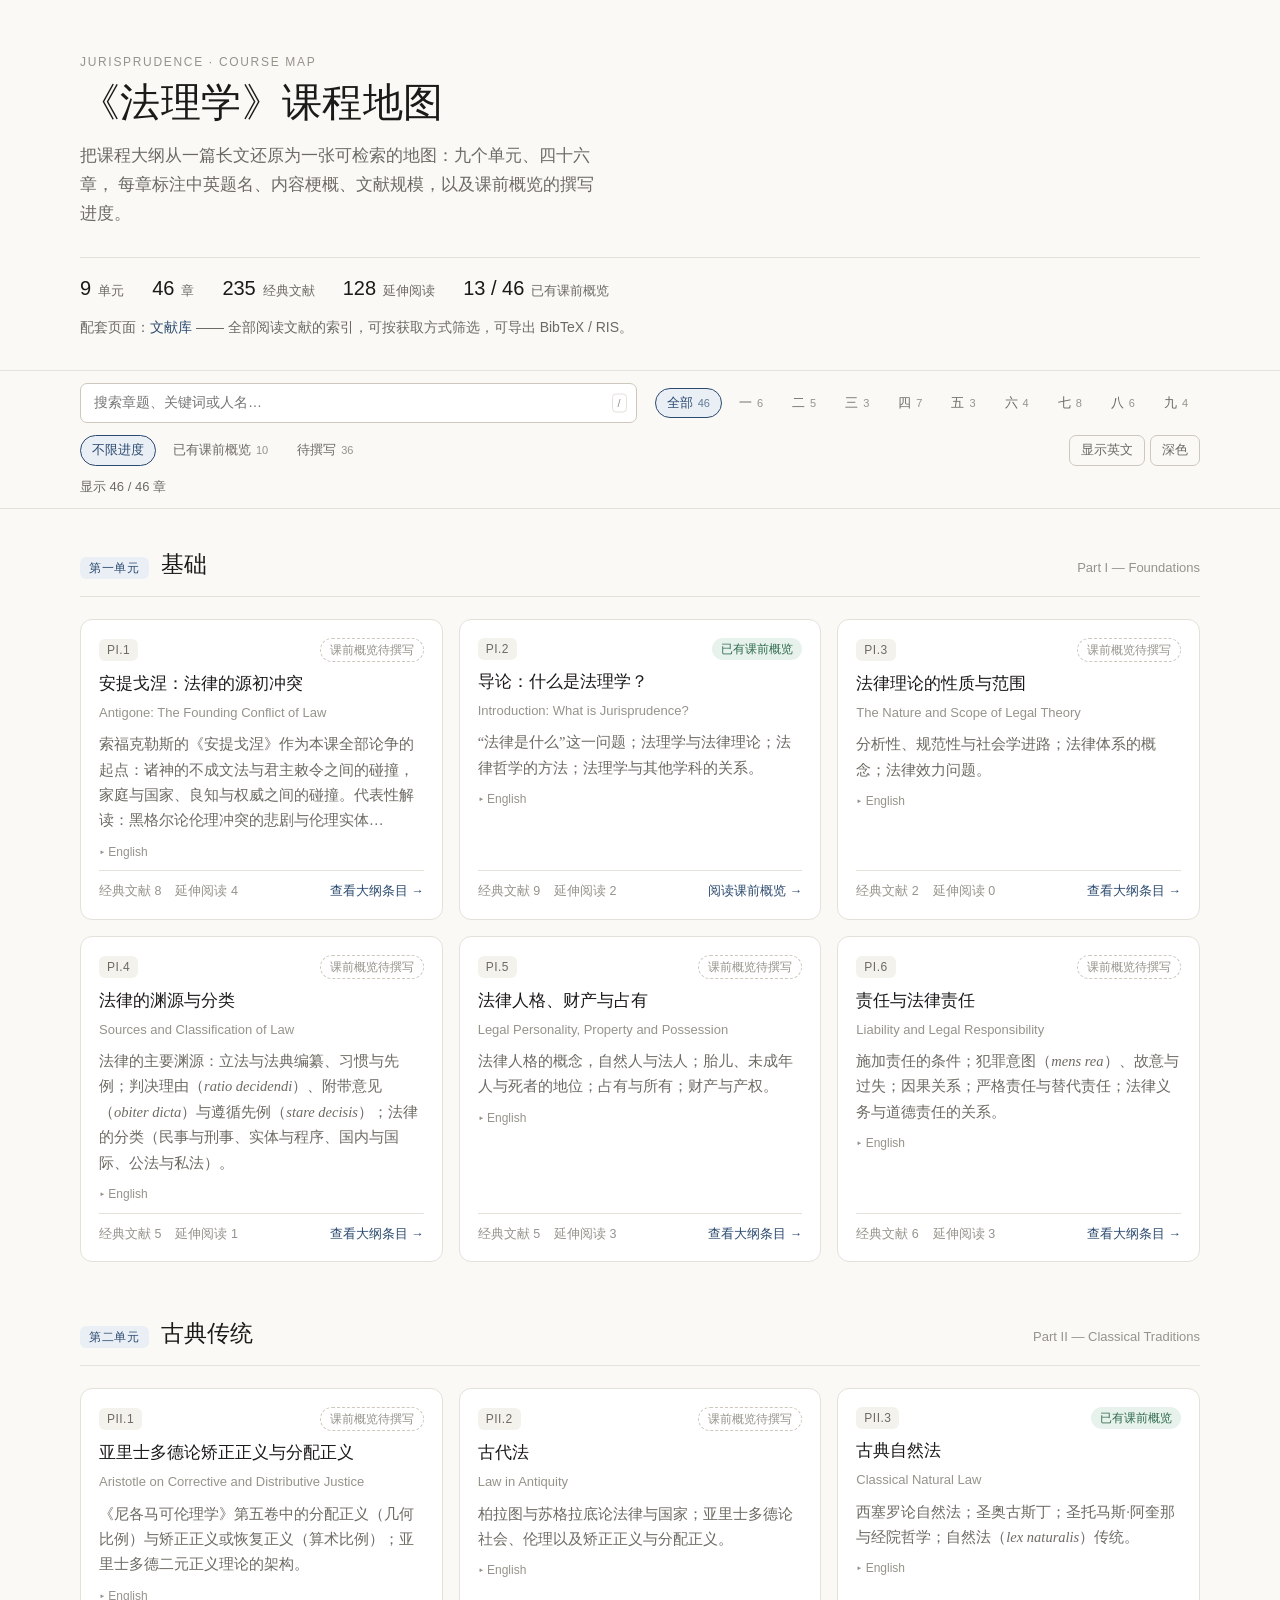
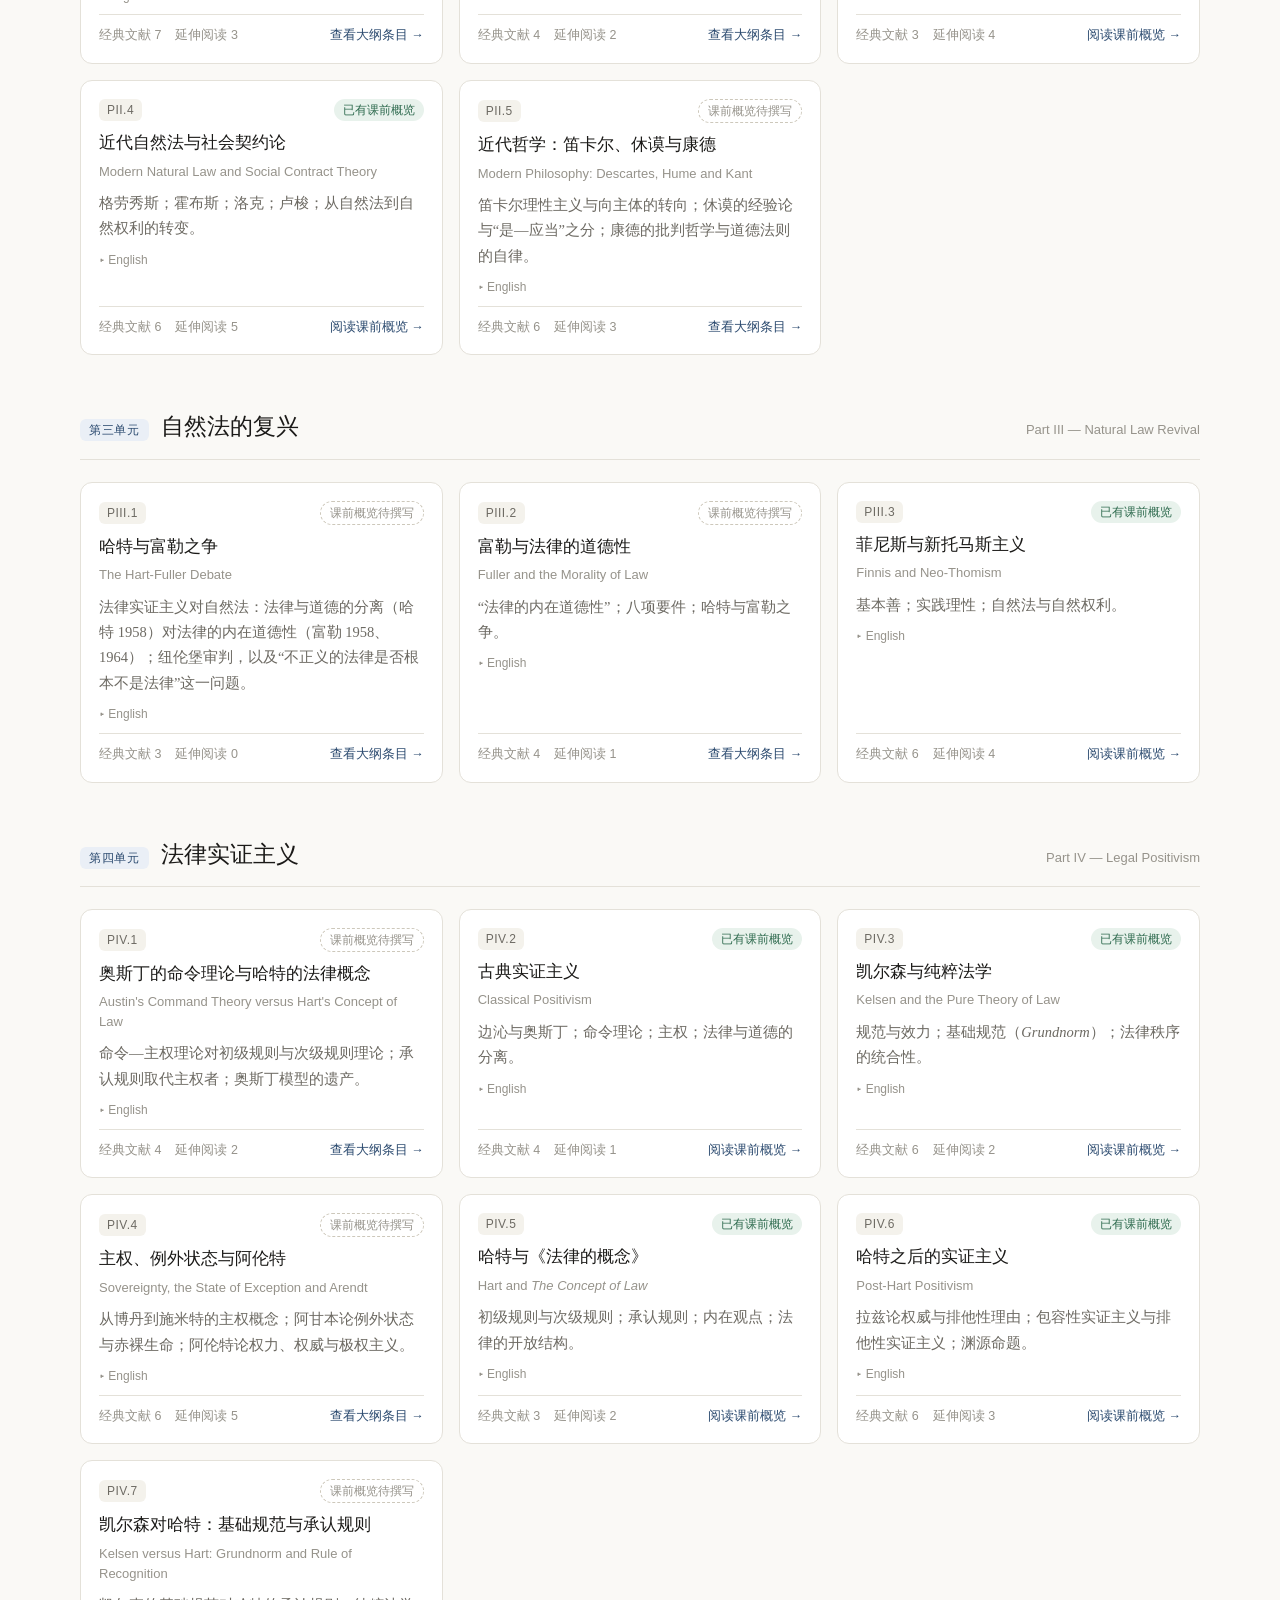
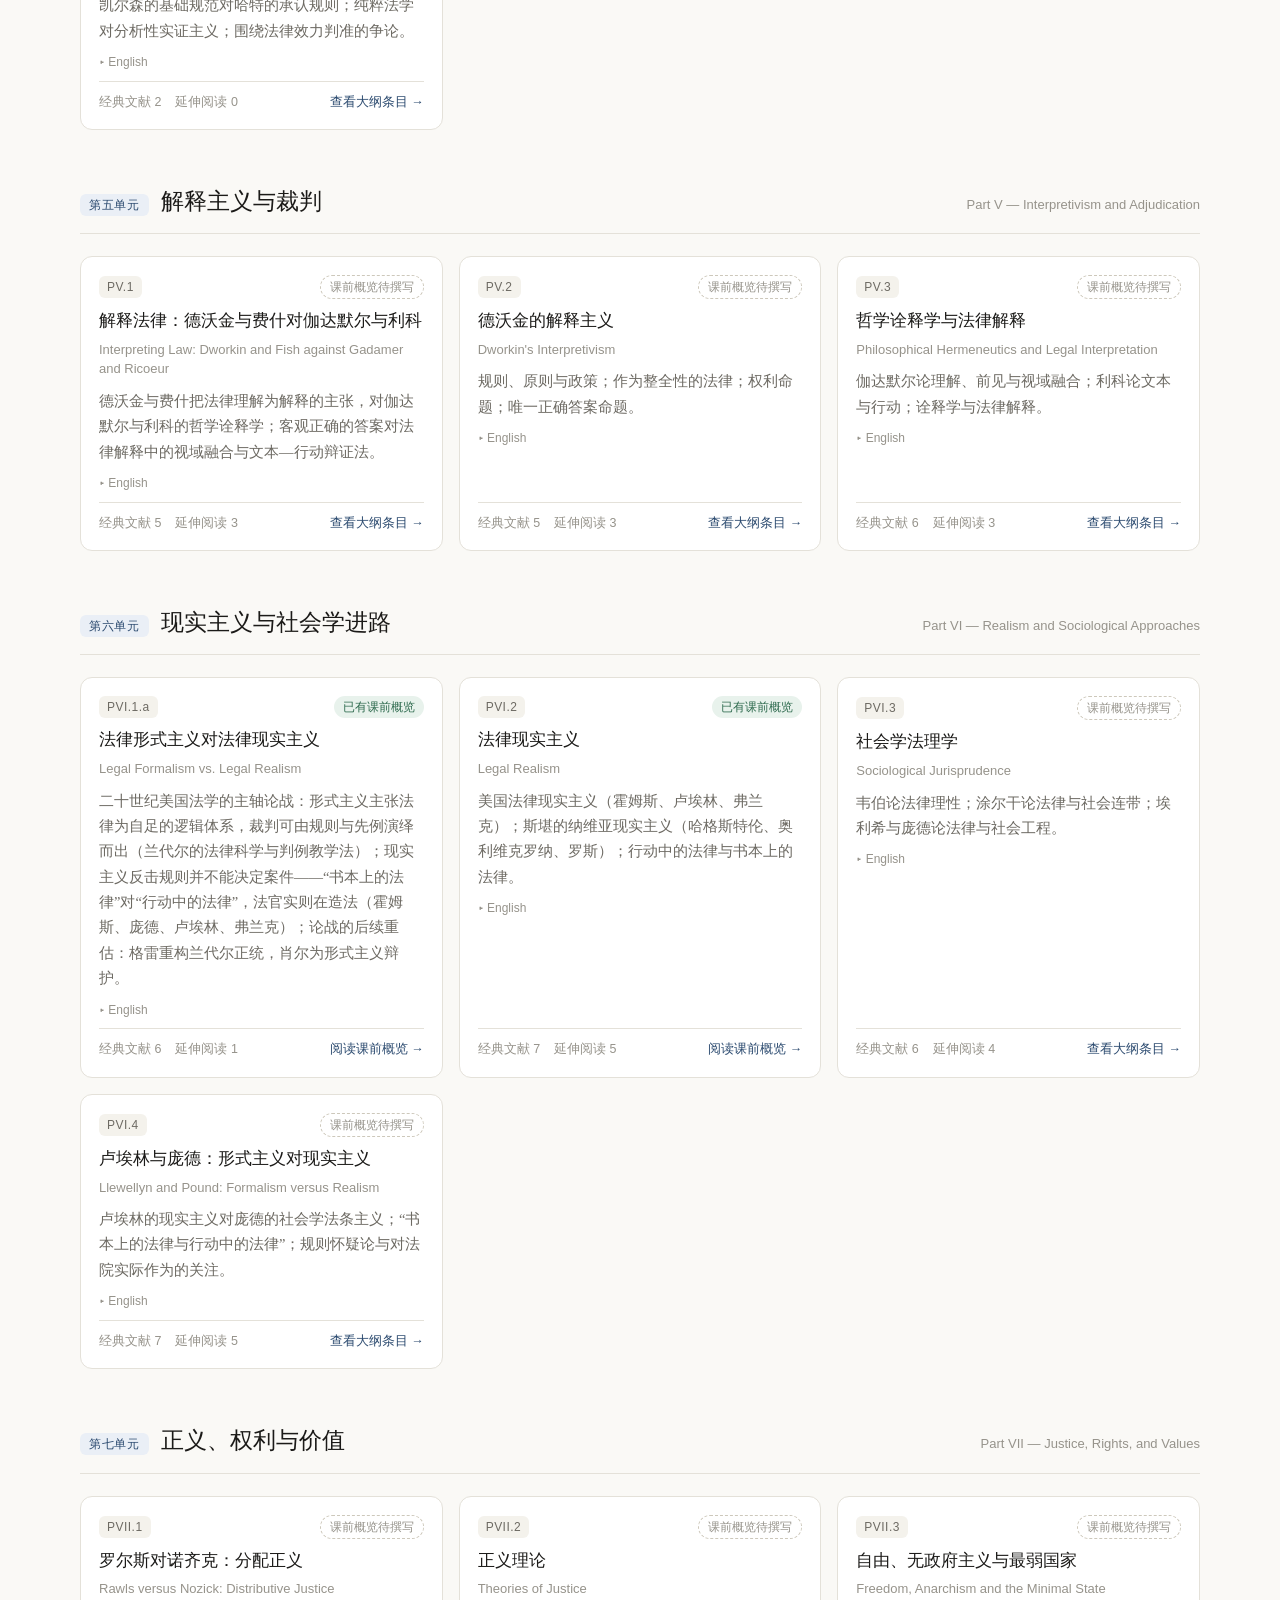
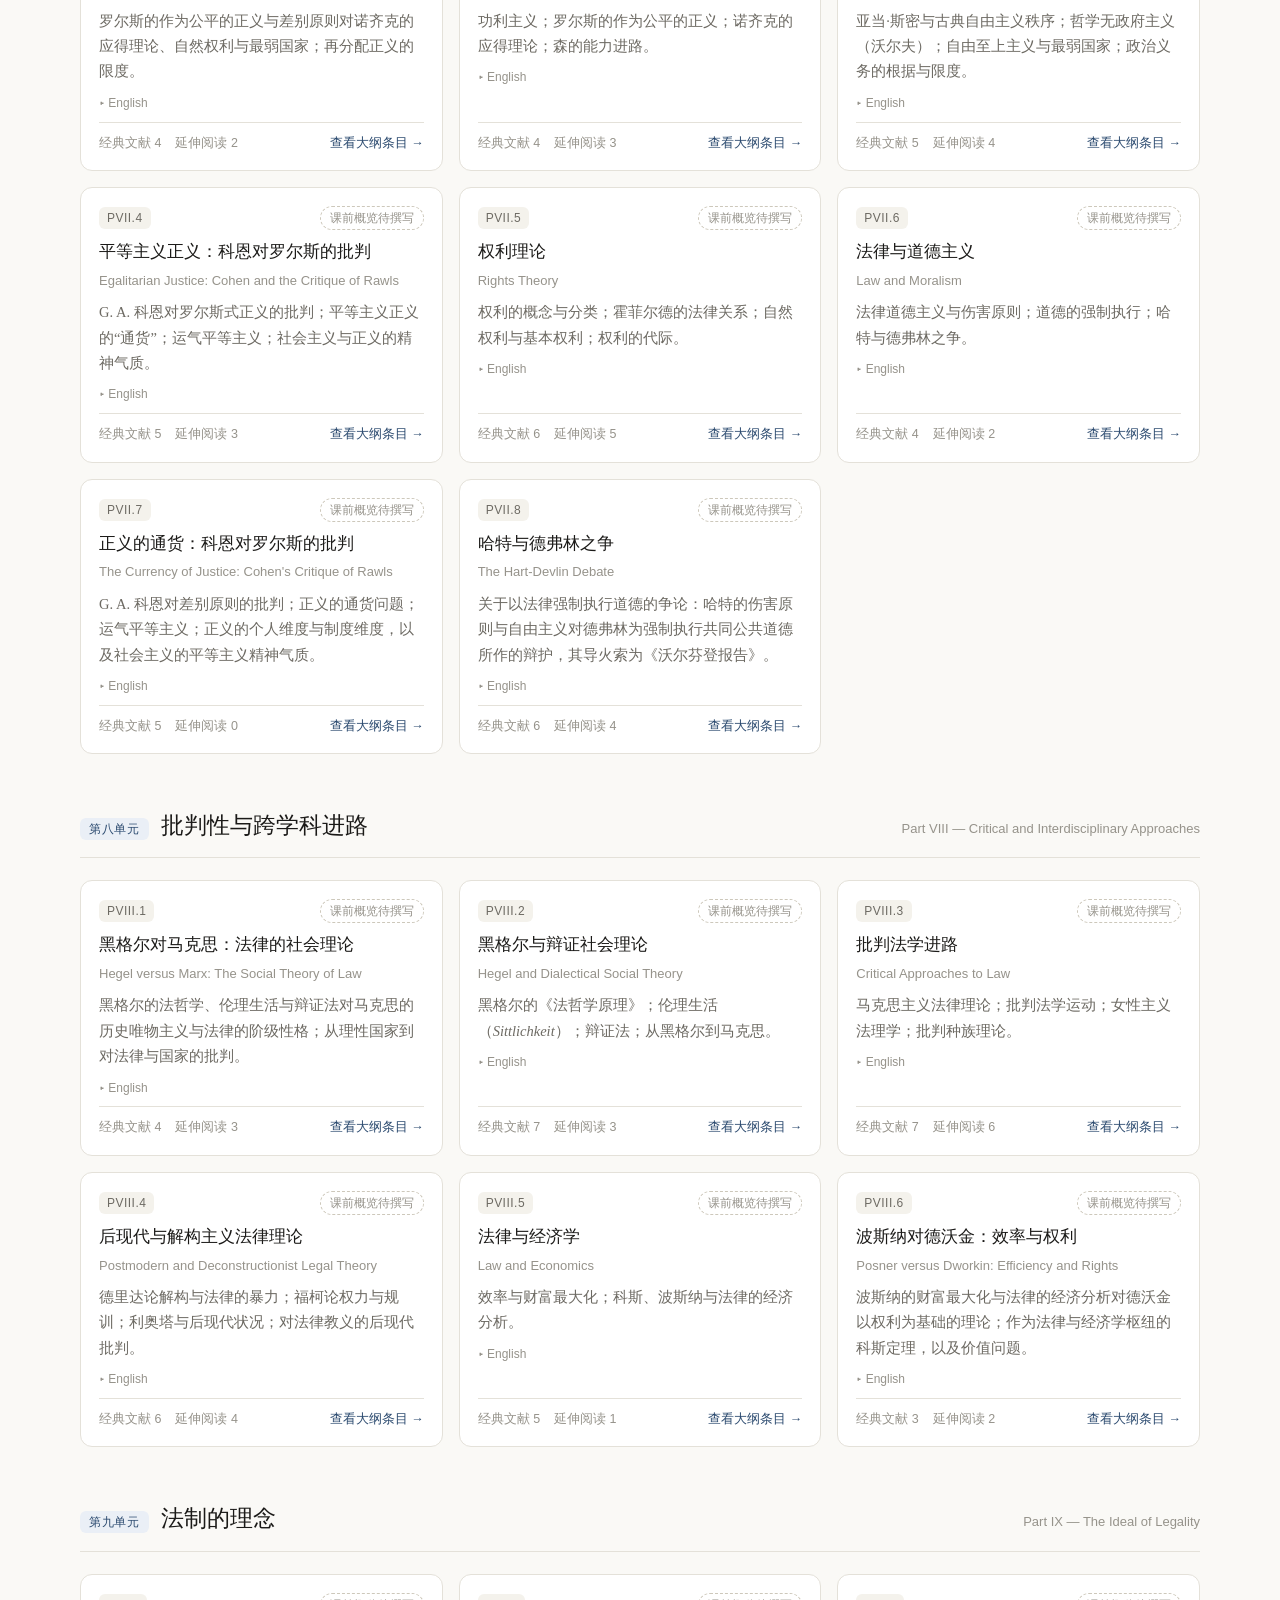
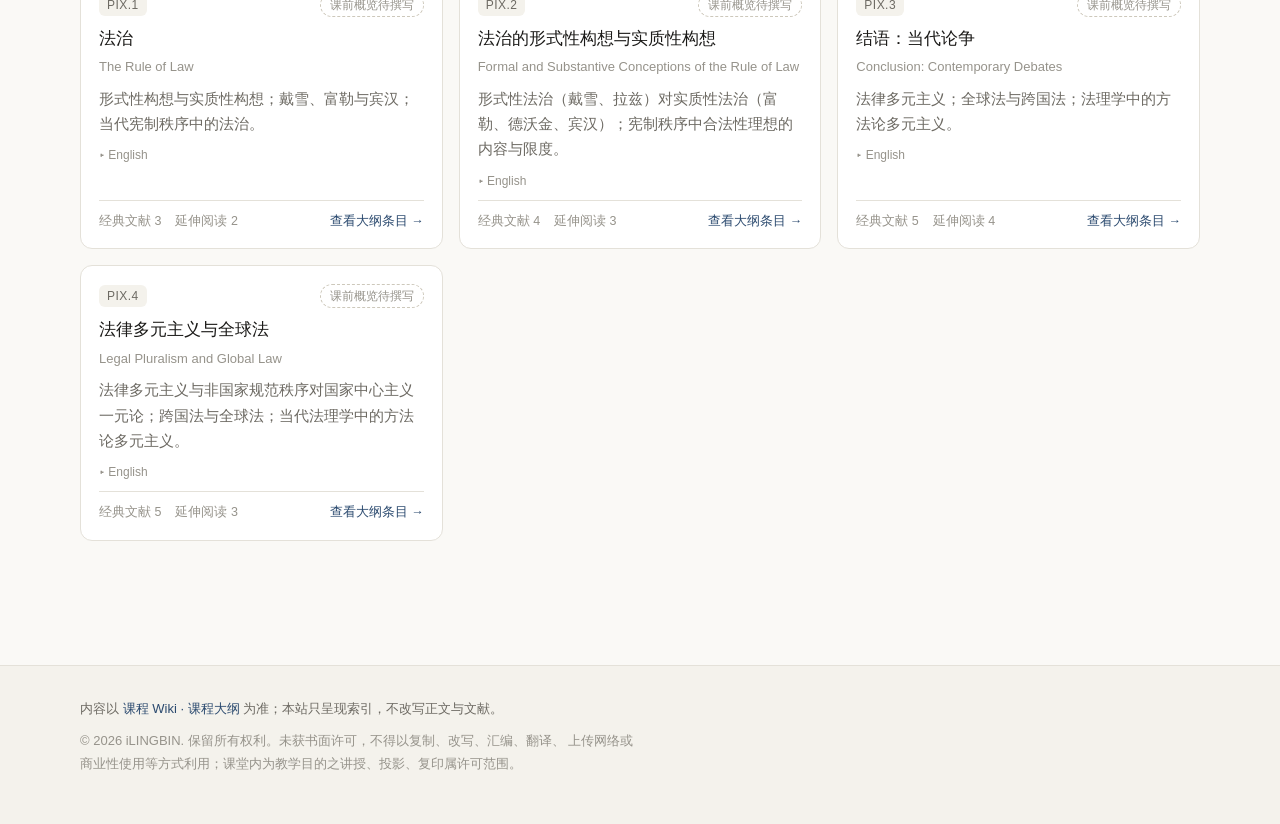
==== index.html @ 610be597 "发布 GitHub Pages 站点" ====
<!DOCTYPE html>
<html lang="zh-CN">
<head>
  <meta charset="utf-8">
  <meta name="viewport" content="width=device-width, initial-scale=1">
  <title>《法理学》课程地图 · Jurisprudence Course Map</title>
  <meta name="description" content="《法理学》课程九单元四十六章的全景索引：按单元浏览、按主题检索、标注各章课前概览的撰写进度，并可直达课程 Wiki 原文。">
  <link rel="icon" href="assets/favicon.svg" type="image/svg+xml">
  <link rel="stylesheet" href="assets/css/site.css">
  <meta property="og:type" content="website">
  <meta property="og:title" content="《法理学》课程地图">
  <meta property="og:description" content="九单元四十六章的全景索引，可检索、可筛选，直达课程 Wiki 原文。">
</head>
<body>
  <a class="skip" href="#map">跳到正文</a>

  <header class="site-head">
    <div class="wrap">
      <p class="eyebrow">Jurisprudence · Course Map</p>
      <h1>《法理学》课程地图</h1>
      <p class="lede">
        把课程大纲从一篇长文还原为一张可检索的地图：九个单元、四十六章，
        每章标注中英题名、内容梗概、文献规模，以及课前概览的撰写进度。
      </p>
      <dl class="stats" id="stats"></dl>
      <p class="head-link">
        配套页面：<a href="references.html">文献库</a> ——
        全部阅读文献的索引，可按获取方式筛选，可导出 BibTeX / RIS。
      </p>
    </div>
  </header>

  <div class="toolbar">
    <div class="wrap">
      <div class="field">
        <input id="q" type="search" placeholder="搜索章题、关键词或人名…"
               autocomplete="off" spellcheck="false" aria-label="搜索章节">
        <kbd>/</kbd>
      </div>
      <div class="chips" id="unit-filter" role="group" aria-label="按单元筛选"></div>
      <div class="chips" id="cover-filter" role="group" aria-label="按撰写进度筛选"></div>
      <div class="actions">
        <button type="button" id="toggle-en" class="plain" aria-pressed="false">显示英文</button>
        <button type="button" id="reset" class="plain" hidden>清除筛选</button>
        <button type="button" id="theme" class="plain" aria-label="切换深浅色">深色</button>
      </div>
      <p class="count" id="count"></p>
    </div>
  </div>

  <main id="map" class="wrap">
    <noscript>
      <p class="empty">
        本页需要启用 JavaScript 才能按单元浏览与检索。课程结构请见
        <a href="https://github.com/acaGPT/Jurisprudence/wiki/Course-Syllabus">课程大纲</a>。
      </p>
    </noscript>
    <div id="units"></div>
  </main>

  <footer class="site-foot">
    <div class="wrap">
      <p class="source">
        内容以 <a href="https://github.com/acaGPT/Jurisprudence/wiki/Course-Syllabus">课程 Wiki
        · 课程大纲</a> 为准；本站只呈现索引，不改写正文与文献。
      </p>
      <p class="rights">
        © 2026 iLINGBIN. 保留所有权利。未获书面许可，不得以复制、改写、汇编、翻译、
        上传网络或商业性使用等方式利用；课堂内为教学目的之讲授、投影、复印属许可范围。
      </p>
    </div>
  </footer>

  <script src="assets/js/app.js"></script>
</body>
</html>
---- assets/css/site.css ----
/* 《法理学》课程地图 —— 站点样式
   用途：课程地图页的全部视觉与响应式规则，含深浅色两套变量。
   用法：由 index.html 引入；主题由 app.js 写入 <html data-theme>。
*/

:root {
  --bg: #faf9f6;
  --surface: #ffffff;
  --surface-2: #f4f2ec;
  --text: #1b1a18;
  --muted: #6d6a63;
  --faint: #96938b;
  --line: #e4e1d9;
  --line-strong: #cdc8bb;
  --accent: #2b4a6f;
  --accent-soft: #eaeff6;
  --ok: #2f6b4f;
  --ok-soft: #e8f2ec;
  --mark: #fbe9a8;
  --radius: 12px;
  --radius-sm: 7px;
  --serif: "Songti SC", "Source Han Serif SC", "Noto Serif SC", Georgia, serif;
  --sans: -apple-system, BlinkMacSystemFont, "PingFang SC", "Hiragino Sans GB",
    "Microsoft YaHei", "Helvetica Neue", Arial, sans-serif;
}

html[data-theme="dark"] {
  --bg: #15171a;
  --surface: #1c1f23;
  --surface-2: #23272c;
  --text: #e9e7e2;
  --muted: #9d9a92;
  --faint: #78756e;
  --line: #2c3035;
  --line-strong: #3d434a;
  --accent: #9dc0e6;
  --accent-soft: #1e2937;
  --ok: #7fc9a0;
  --ok-soft: #1a2a22;
  --mark: #5b4a1c;
}

* { box-sizing: border-box; }

body {
  margin: 0;
  background: var(--bg);
  color: var(--text);
  font: 400 16px/1.7 var(--serif);
  -webkit-font-smoothing: antialiased;
  text-rendering: optimizeLegibility;
}

a { color: var(--accent); text-decoration: none; }
a:hover { text-decoration: underline; text-underline-offset: 3px; }

.wrap { width: min(1120px, 100% - 48px); margin-inline: auto; }

.skip {
  position: absolute; left: -9999px; top: 0; background: var(--surface);
  padding: 10px 16px; border-radius: var(--radius-sm); z-index: 100;
}
.skip:focus { left: 16px; top: 16px; }

/* ---------- 页头 ---------- */

.site-head { padding: 56px 0 32px; }
.eyebrow {
  margin: 0 0 10px; font: 500 12px/1 var(--sans); letter-spacing: .14em;
  text-transform: uppercase; color: var(--faint);
}
.site-head h1 {
  margin: 0 0 14px; font-size: clamp(28px, 4vw, 40px); font-weight: 500;
  letter-spacing: .01em; line-height: 1.25;
}
.lede {
  margin: 0; max-width: 62ch; color: var(--muted);
  font-size: clamp(15px, 1.6vw, 17px);
}

.stats {
  display: flex; flex-wrap: wrap; gap: 10px 28px; margin: 28px 0 0;
  padding: 18px 0 0; border-top: 1px solid var(--line);
}
.stats div { display: flex; align-items: baseline; gap: 7px; }
.stats dt {
  font: 400 13px/1.4 var(--sans); color: var(--muted); order: 2;
}
.stats dd {
  margin: 0; order: 1; font: 500 20px/1.2 var(--sans);
  font-variant-numeric: tabular-nums;
}

/* ---------- 工具栏 ---------- */

.toolbar {
  position: sticky; top: 0; z-index: 20; background: var(--bg);
  border-top: 1px solid var(--line); border-bottom: 1px solid var(--line);
}
.toolbar .wrap {
  display: flex; align-items: center; gap: 12px 18px; flex-wrap: wrap;
  padding: 12px 0;
}

.field { position: relative; flex: 1 1 260px; min-width: 220px; }
.field input {
  width: 100%; padding: 9px 38px 9px 13px; border-radius: var(--radius-sm);
  border: 1px solid var(--line-strong); background: var(--surface);
  color: var(--text); font: 400 14px/1.4 var(--sans);
}
.field input:focus {
  outline: 2px solid var(--accent); outline-offset: 1px; border-color: transparent;
}
.field kbd {
  position: absolute; right: 10px; top: 50%; transform: translateY(-50%);
  font: 400 11px/1 var(--sans); color: var(--faint);
  border: 1px solid var(--line); border-radius: 4px; padding: 3px 5px;
}

.chips { display: flex; flex-wrap: wrap; gap: 5px; }
.chips button {
  font: 400 13px/1.3 var(--sans); color: var(--muted); cursor: pointer;
  background: transparent; border: 1px solid transparent; border-radius: 999px;
  padding: 6px 11px;
}
.chips button:hover { background: var(--surface-2); color: var(--text); }
.chips button[aria-pressed="true"] {
  background: var(--accent-soft); color: var(--accent);
  border-color: var(--accent); font-weight: 500;
}
.chips .num {
  display: inline-block; margin-left: 5px; font-size: 11px; color: var(--faint);
  font-variant-numeric: tabular-nums;
}
.chips button[aria-pressed="true"] .num { color: inherit; opacity: .7; }

.actions { display: flex; gap: 5px; margin-left: auto; }
button.plain {
  font: 400 13px/1.3 var(--sans); color: var(--muted); cursor: pointer;
  background: transparent; border: 1px solid var(--line-strong);
  border-radius: var(--radius-sm); padding: 6px 11px;
}
button.plain:hover { background: var(--surface-2); color: var(--text); }
button.plain[aria-pressed="true"] {
  background: var(--accent-soft); color: var(--accent); border-color: var(--accent);
}

.count {
  flex: 1 1 100%; margin: 0; font: 400 13px/1.4 var(--sans); color: var(--muted);
  font-variant-numeric: tabular-nums;
}

/* ---------- 单元与卡片 ---------- */

main { padding: 36px 0 72px; }

.unit { margin-bottom: 52px; scroll-margin-top: 128px; }
.unit[hidden] { display: none; }

.unit-head {
  display: flex; align-items: baseline; gap: 12px; flex-wrap: wrap;
  padding-bottom: 12px; margin-bottom: 22px; border-bottom: 1px solid var(--line);
}
.unit-num {
  font: 500 12px/1 var(--sans); letter-spacing: .06em; color: var(--accent);
  background: var(--accent-soft); padding: 5px 9px; border-radius: 6px;
  white-space: nowrap;
}
.unit-head h2 {
  margin: 0; font-size: clamp(19px, 2.2vw, 23px); font-weight: 500;
}
.unit-en {
  font: 400 13px/1.4 var(--sans); color: var(--faint); margin-left: auto;
}

.cards {
  display: grid; gap: 16px;
  grid-template-columns: repeat(auto-fill, minmax(316px, 1fr));
}

.card {
  display: flex; flex-direction: column; gap: 10px;
  background: var(--surface); border: 1px solid var(--line);
  border-radius: var(--radius); padding: 18px;
  transition: border-color .15s ease;
}
.card:hover { border-color: var(--line-strong); }
.card[hidden] { display: none; }

.card-top { display: flex; align-items: center; gap: 8px; }
.code {
  font: 500 12px/1 var(--sans); letter-spacing: .04em; color: var(--muted);
  background: var(--surface-2); padding: 5px 8px; border-radius: 6px;
}
.badge {
  font: 400 12px/1 var(--sans); padding: 5px 9px; border-radius: 999px;
  margin-left: auto; white-space: nowrap;
}
.badge.has { color: var(--ok); background: var(--ok-soft); }
.badge.todo { color: var(--faint); border: 1px dashed var(--line-strong); }

.card h3 { margin: 0; font-size: 17px; font-weight: 500; line-height: 1.45; }
.card h3 a { color: var(--text); }
.card h3 a:hover { color: var(--accent); }
.card .en-title {
  margin: -4px 0 0; font: 400 13px/1.5 var(--sans); color: var(--faint);
}

.desc { margin: 0; font-size: 14.5px; line-height: 1.75; color: var(--muted); }
.desc.clamp {
  display: -webkit-box; -webkit-line-clamp: 4; -webkit-box-orient: vertical;
  overflow: hidden;
}

details.en { margin: 0; }
details.en summary {
  cursor: pointer; font: 400 12px/1.4 var(--sans); color: var(--faint);
  list-style: none; user-select: none;
}
details.en summary::-webkit-details-marker { display: none; }
details.en summary::before { content: "▸ "; }
details.en[open] summary::before { content: "▾ "; }
details.en p {
  margin: 8px 0 0; font-size: 13.5px; line-height: 1.7; color: var(--faint);
}

.card-foot {
  display: flex; align-items: center; gap: 14px; flex-wrap: wrap;
  margin-top: auto; padding-top: 12px; border-top: 1px solid var(--line);
  font: 400 12.5px/1.4 var(--sans); color: var(--faint);
}
.card-foot .go { margin-left: auto; color: var(--accent); white-space: nowrap; }

mark { background: var(--mark); color: inherit; border-radius: 2px; }

.empty {
  padding: 56px 0; text-align: center; color: var(--muted);
  font: 400 15px/1.7 var(--sans);
}

/* ---------- 文献库（references.html） ---------- */

.head-link {
  margin: 16px 0 0; font: 400 14px/1.6 var(--sans); color: var(--muted);
}

.sort {
  display: inline-flex; align-items: center; gap: 7px;
  font: 400 13px/1.3 var(--sans); color: var(--muted);
}
.sort select {
  font: 400 13px/1.3 var(--sans); color: var(--text); cursor: pointer;
  background: var(--surface); border: 1px solid var(--line-strong);
  border-radius: var(--radius-sm); padding: 6px 8px;
}
.sort select:focus {
  outline: 2px solid var(--accent); outline-offset: 1px; border-color: transparent;
}

.ref-group { margin-bottom: 44px; scroll-margin-top: 128px; }
.ref-list {
  list-style: none; margin: 0; padding: 0;
  display: grid; gap: 10px;
}

.ref-item {
  display: flex; gap: 14px; align-items: flex-start;
  background: var(--surface); border: 1px solid var(--line);
  border-radius: var(--radius); padding: 14px 16px;
  transition: border-color .15s ease;
}
.ref-item:hover { border-color: var(--line-strong); }

.ref-side {
  display: flex; align-items: center; gap: 8px; flex-shrink: 0;
  min-width: 118px; flex-wrap: wrap;
}
.ref-avatar {
  width: 34px; height: 34px; border-radius: 50%;
  border: 1px solid var(--line); object-fit: cover; background: var(--surface-2);
}

.kind {
  font: 400 11.5px/1 var(--sans); padding: 5px 8px; border-radius: 999px;
  white-space: nowrap;
}
.kind-classic { color: var(--accent); background: var(--accent-soft); }
.kind-further { color: var(--muted); background: var(--surface-2); }
.kind-en {
  display: none; font: 400 11px/1 var(--sans); color: var(--faint);
}
.ref-side:hover .kind-en { display: inline; }

.ref-main { flex: 1; min-width: 0; }
.ref-title { margin: 0; font-size: 15.5px; line-height: 1.65; }
.ref-meta {
  font: 400 13.5px/1.6 var(--sans); color: var(--muted); margin-right: 6px;
}
.ref-meta .year { font-variant-numeric: tabular-nums; color: var(--text); }
.warn {
  font: 400 11.5px/1 var(--sans); color: var(--faint);
  border: 1px dashed var(--line-strong); border-radius: 999px; padding: 4px 8px;
}

.ref-foot {
  display: flex; align-items: center; gap: 10px; flex-wrap: wrap;
  margin: 6px 0 0; font: 400 12.5px/1.4 var(--sans); color: var(--faint);
}
.channel { color: var(--accent); }
.access-kind::before { content: "· "; }

/* 跨章共引标记：同一著作在多章出现，拼阅读清单时可据此去重 */
.dup {
  font: 400 11.5px/1 var(--sans); padding: 4px 8px; border-radius: 999px;
  color: var(--text); background: var(--surface-2); border: 1px solid var(--line);
  white-space: nowrap;
}

/* 单条引注复制：APA / MLA */
.cite { display: inline-flex; gap: 6px; margin-left: auto; }
.cite button {
  font: 400 11.5px/1 var(--sans); padding: 4px 8px; border-radius: 6px;
  color: var(--muted); background: transparent; border: 1px solid var(--line);
  cursor: pointer; transition: color .15s ease, border-color .15s ease;
}
.cite button:hover { color: var(--accent); border-color: var(--line-strong); }

/* 长尾渠道的展开开关：与筛选 chip 同排，虚线边框区别于可筛选项 */
.tail-toggle {
  font: 400 12px/1 var(--sans); padding: 5px 10px; border-radius: 999px;
  color: var(--muted); background: var(--surface-2);
  border: 1px dashed var(--line-strong); cursor: pointer;
}
.tail-toggle:hover { color: var(--accent); }

/* 文献库的章分组头复用 .unit-head，其内 h2 略小 */
.ref-group .unit-head h2 { font-size: clamp(17px, 2vw, 20px); }

/* ---------- 页脚 ---------- */

.site-foot {
  border-top: 1px solid var(--line); padding: 32px 0 48px;
  background: var(--surface-2);
}
.site-foot p { margin: 0 0 10px; font: 400 13px/1.75 var(--sans); color: var(--muted); }
.site-foot .rights { margin-bottom: 0; color: var(--faint); max-width: 78ch; }

/* ---------- 响应式 ---------- */

@media (max-width: 720px) {
  .wrap { width: min(1120px, 100% - 32px); }
  .site-head { padding: 36px 0 24px; }
  .actions { margin-left: 0; }
  .unit-en { margin-left: 0; flex-basis: 100%; }
  .cards { grid-template-columns: 1fr; }
}

@media (prefers-reduced-motion: reduce) {
  * { transition: none !important; animation: none !important; }
}

@media print {
  .toolbar, .skip, .cite { display: none; }
  .card { break-inside: avoid; }
  .ref-item { break-inside: avoid; }
}

@media (max-width: 720px) {
  .ref-item { flex-direction: column; gap: 8px; }
  .ref-side { min-width: 0; }
}
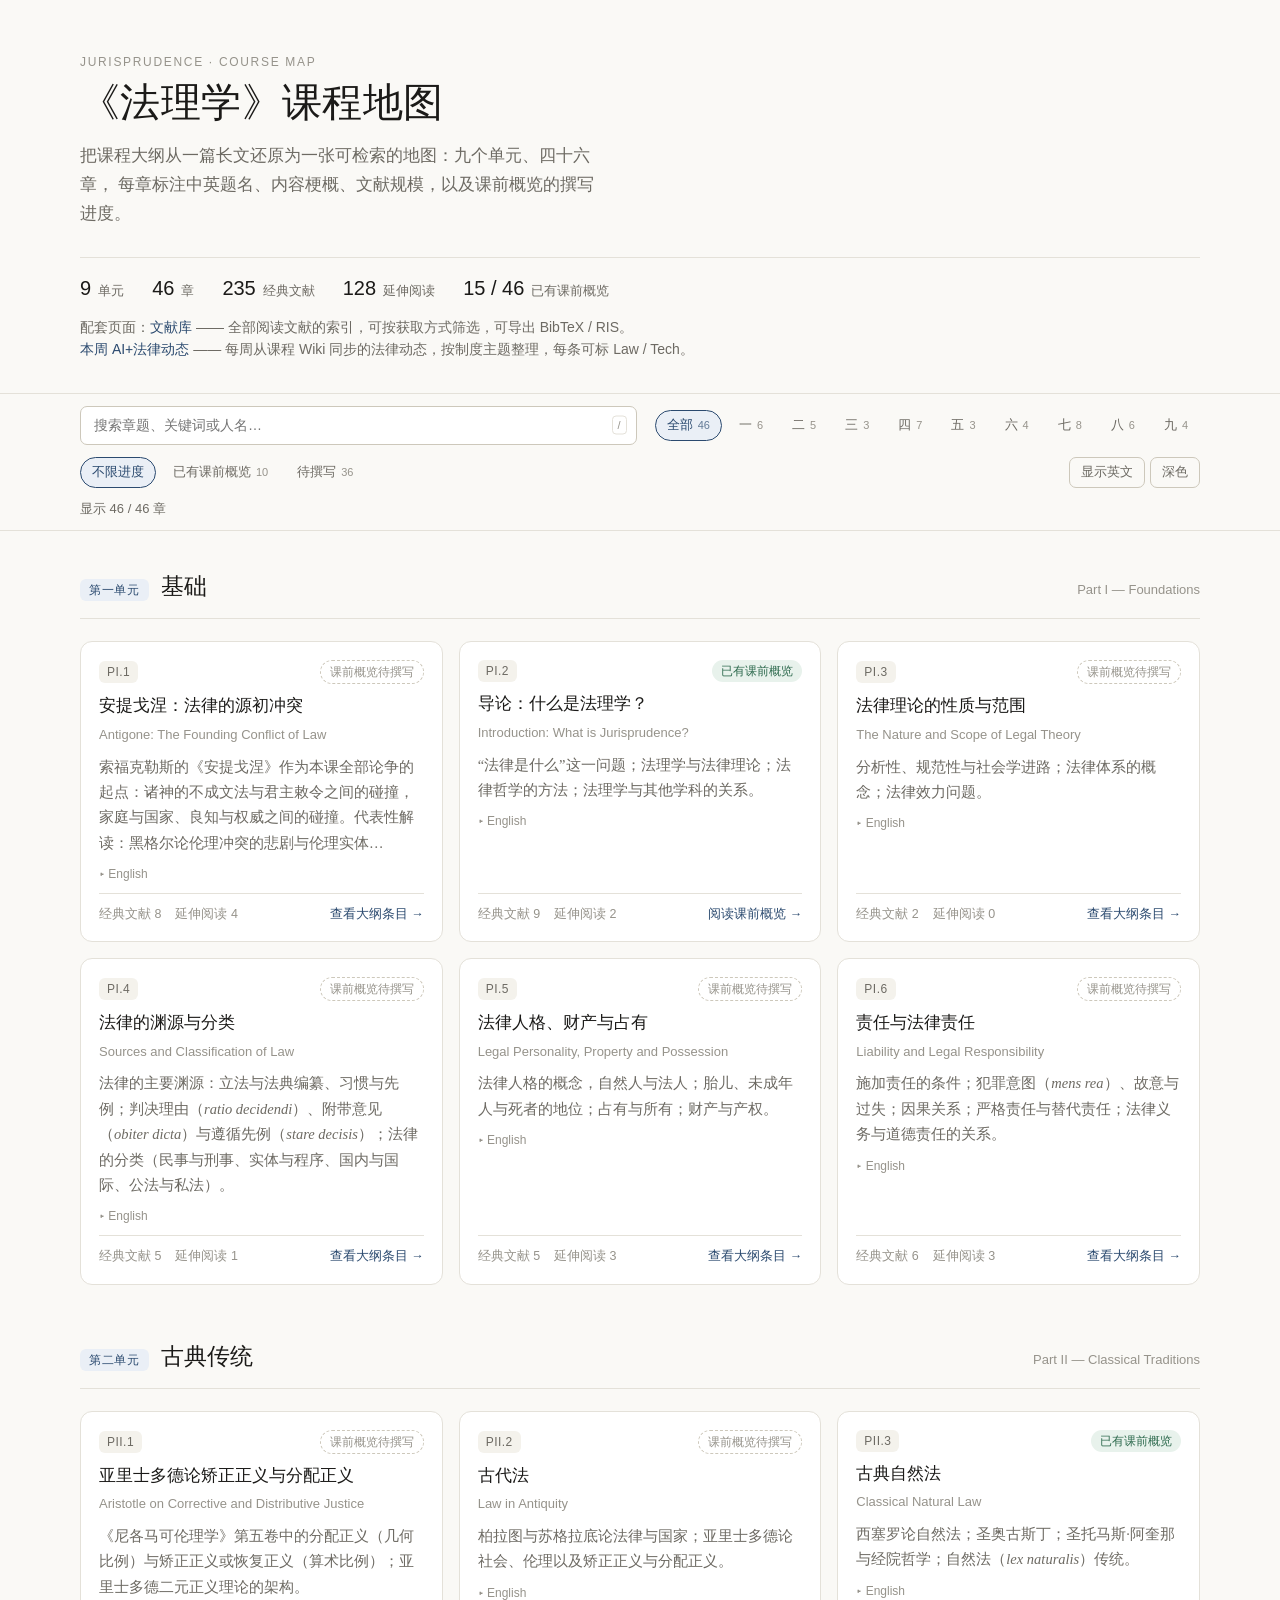
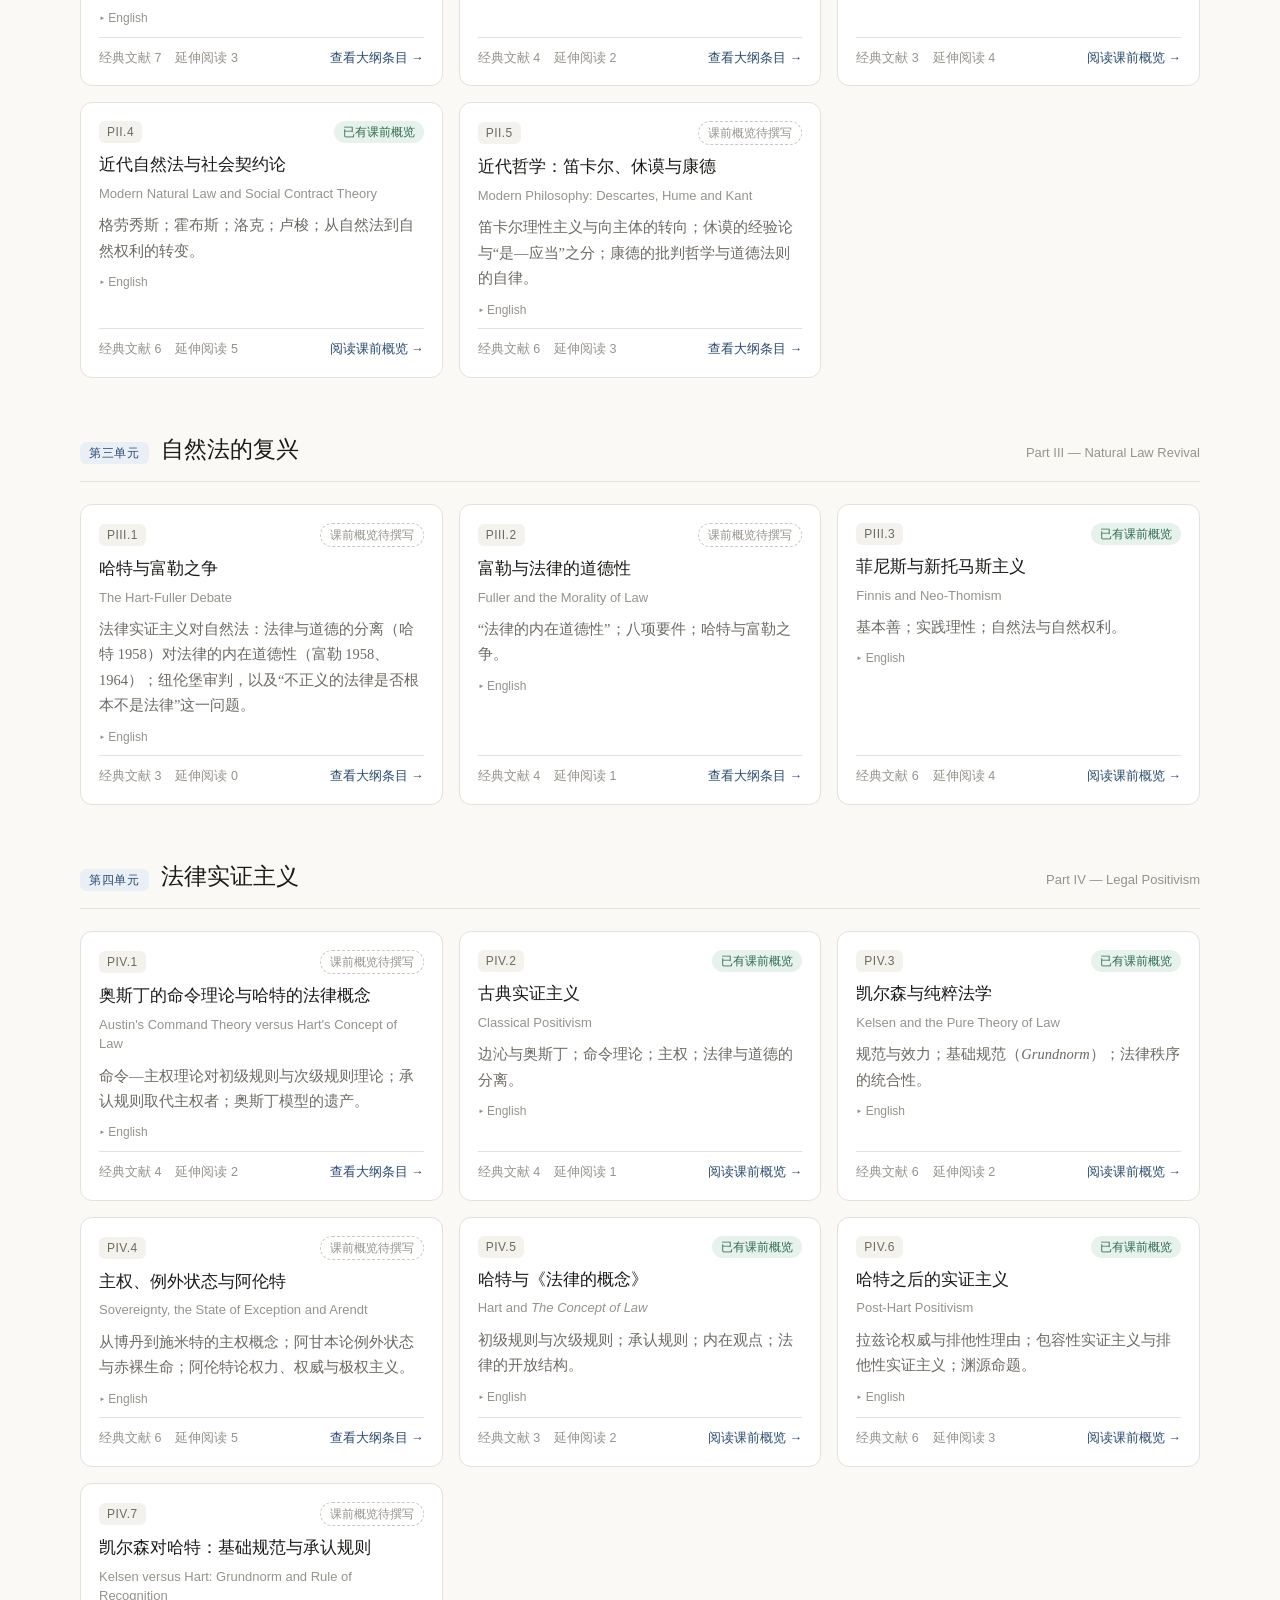
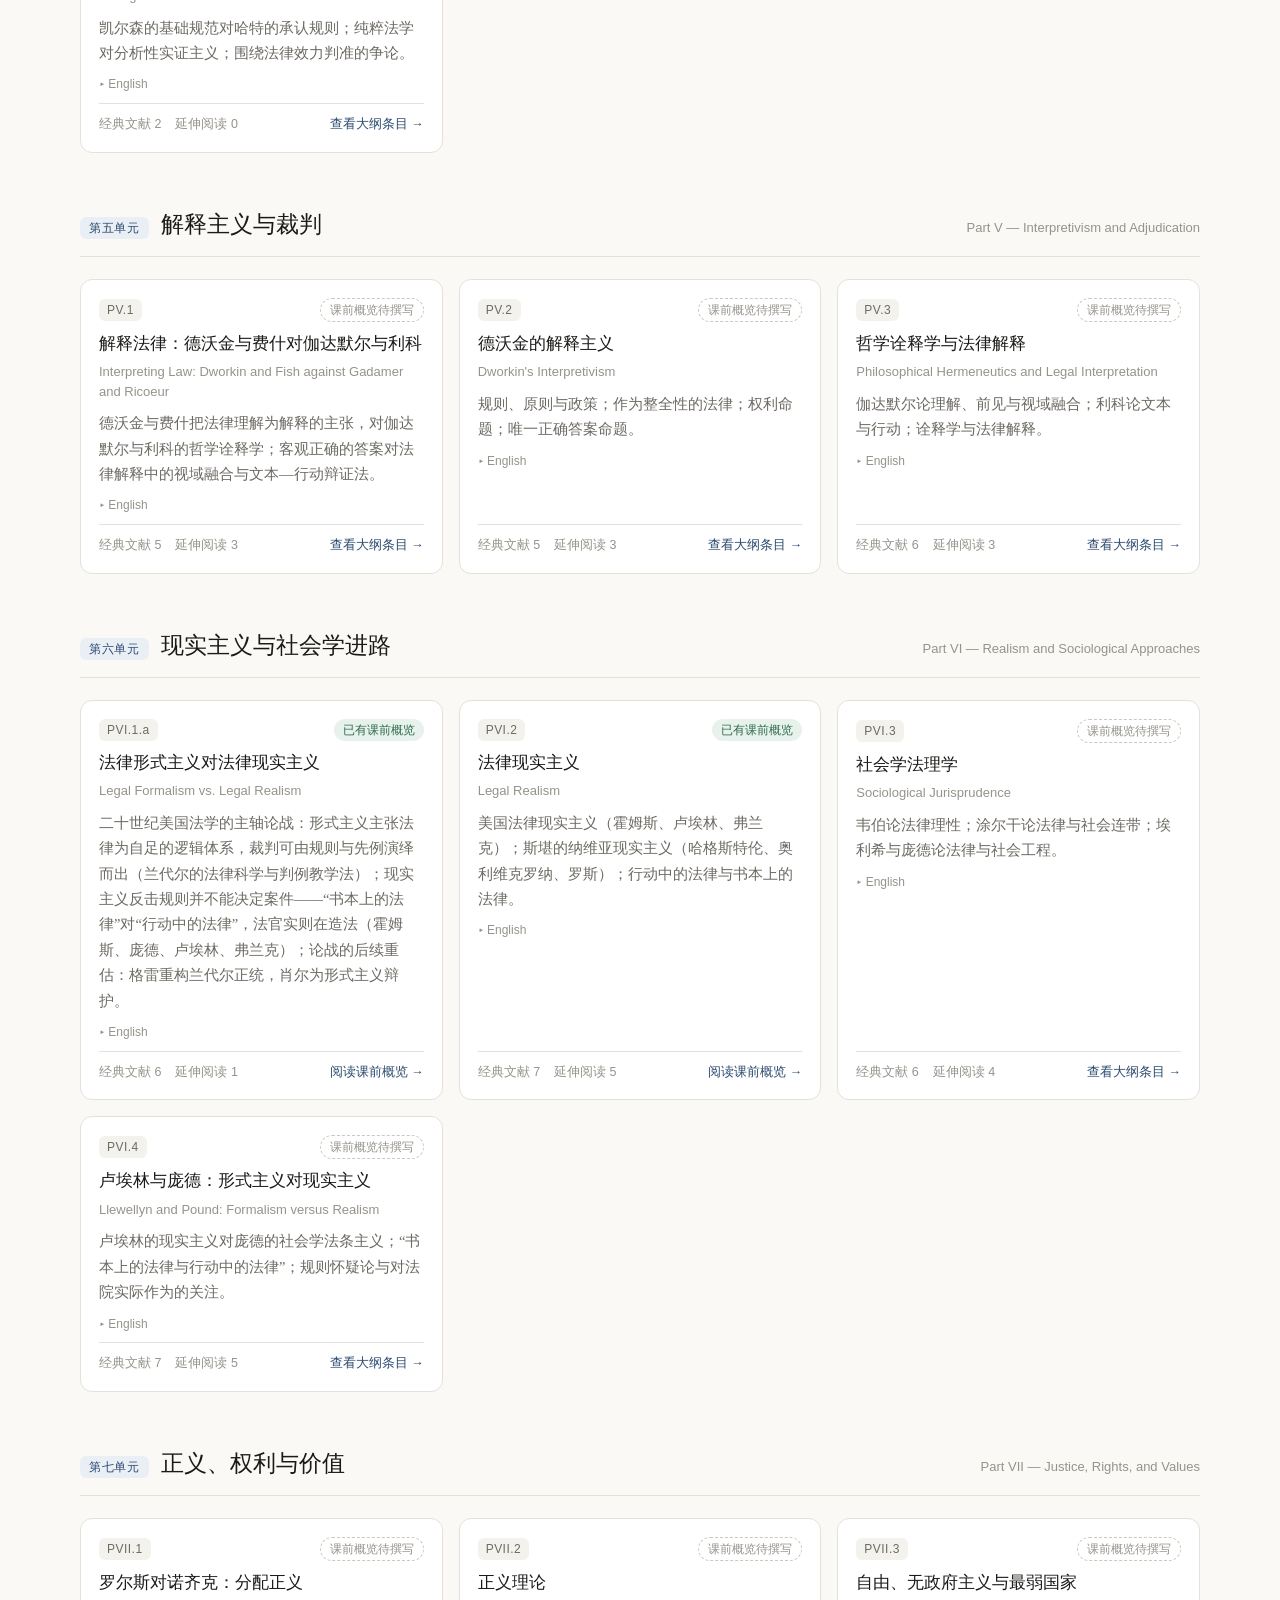
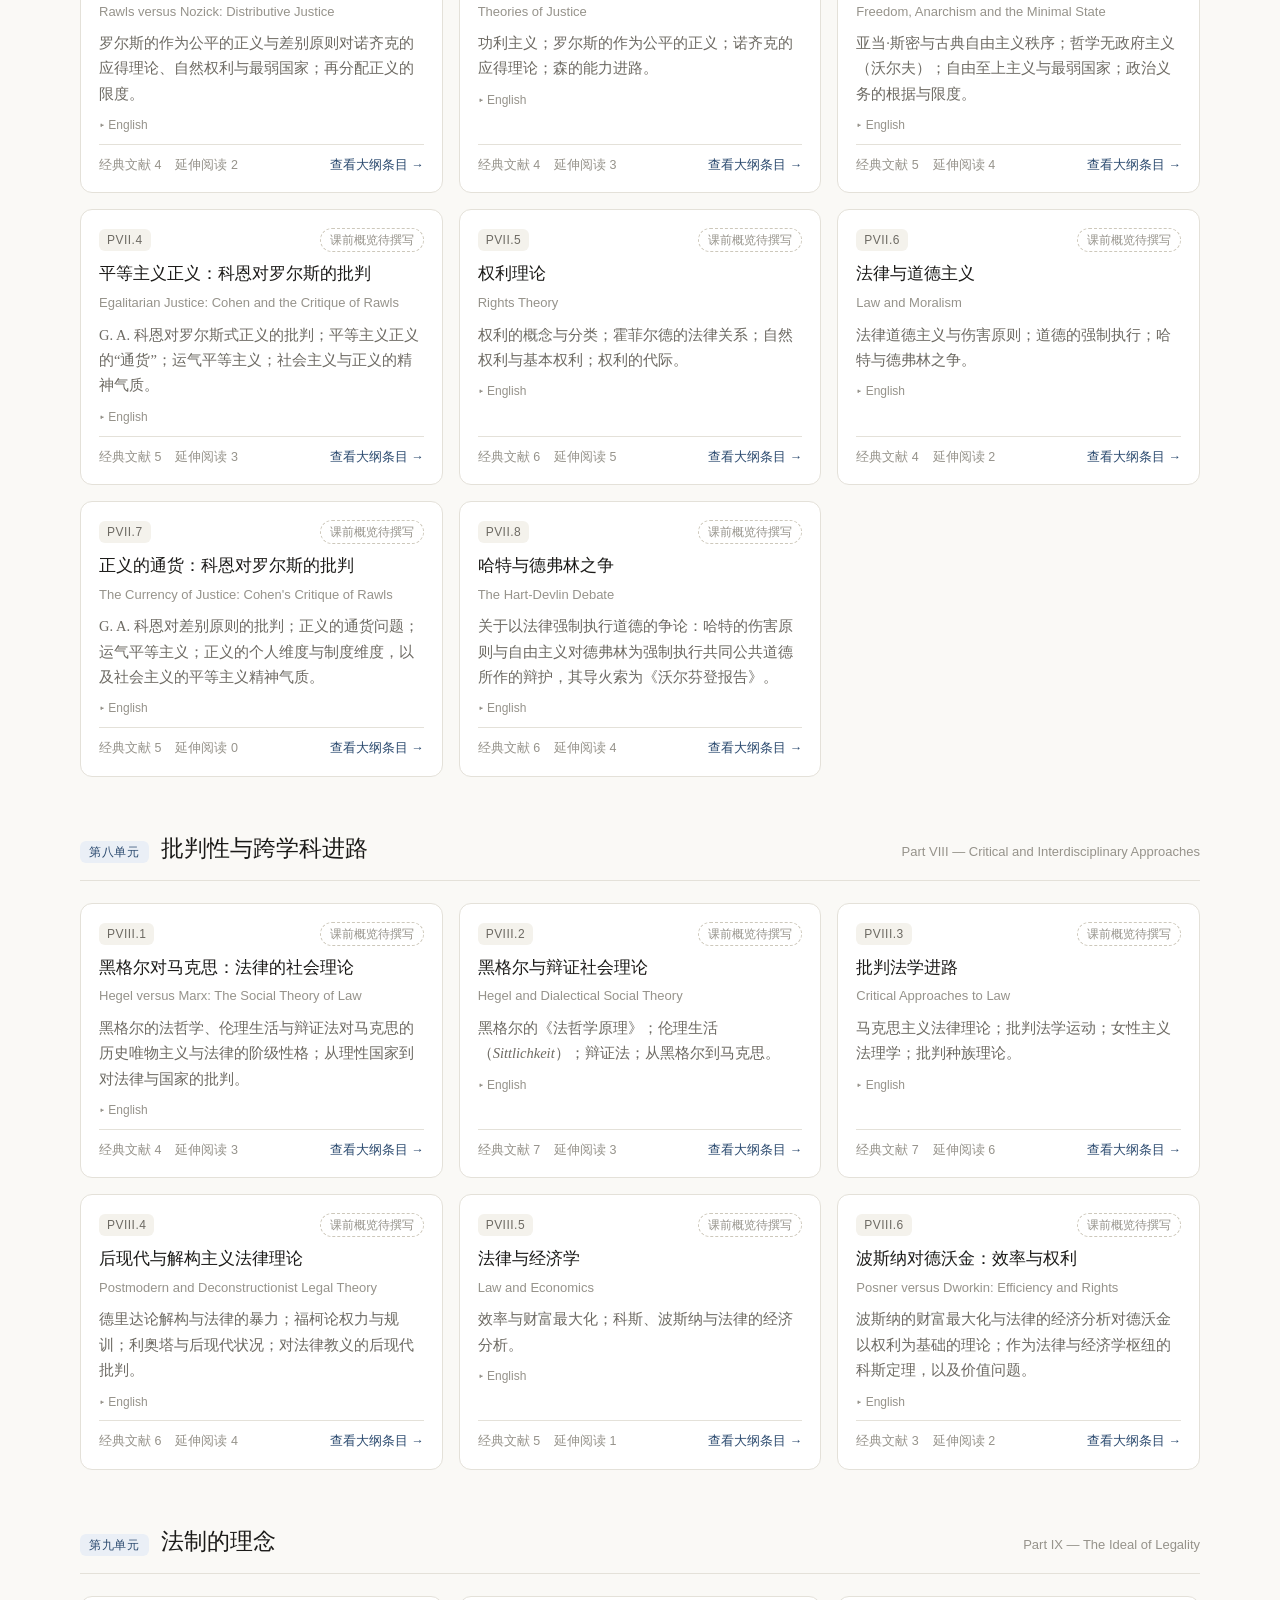
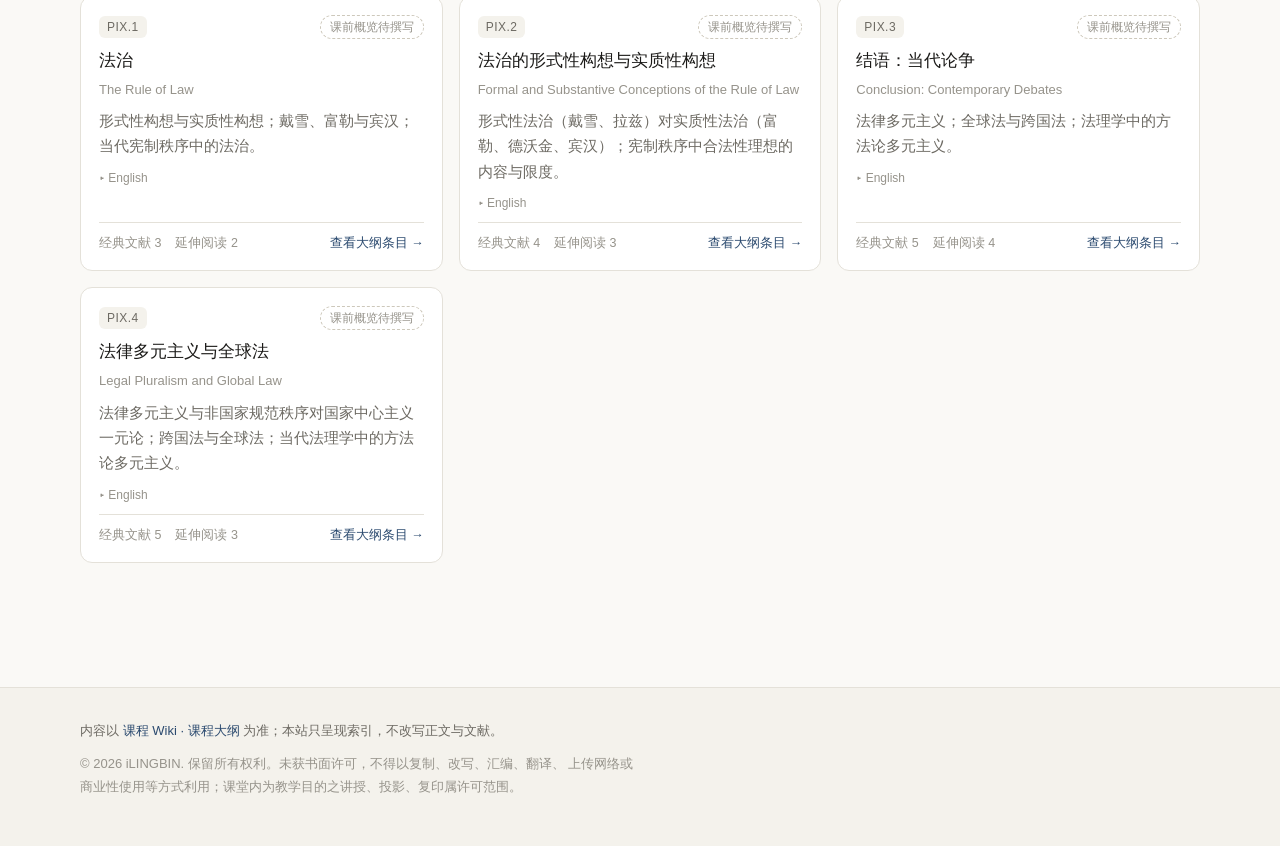
==== commit 8421df43: "发布 GitHub Pages 站点" ====
--- a/index.html
+++ b/index.html
@@ -25,7 +25,9 @@
       <dl class="stats" id="stats"></dl>
       <p class="head-link">
         配套页面：<a href="references.html">文献库</a> ——
-        全部阅读文献的索引，可按获取方式筛选，可导出 BibTeX / RIS。
+        全部阅读文献的索引，可按获取方式筛选，可导出 BibTeX / RIS。<br>
+        <a href="weekly.html">本周 AI+法律动态</a> ——
+        每周从课程 Wiki 同步的法律动态，按制度主题整理，每条可标 Law / Tech。
       </p>
     </div>
   </header>
--- a/assets/css/site.css
+++ b/assets/css/site.css
@@ -134,6 +134,12 @@
 }
 .chips button[aria-pressed="true"] .num { color: inherit; opacity: .7; }
 
+/* 主题 chip 收成一行后，一行放不下的收进这个按钮；点开即露出全部主题 */
+.chips button.more {
+  color: var(--accent); border-color: var(--line-strong); border-style: dashed;
+}
+.chips button.more:hover { background: var(--accent-soft); color: var(--accent); }
+
 .actions { display: flex; gap: 5px; margin-left: auto; }
 button.plain {
   font: 400 13px/1.3 var(--sans); color: var(--muted); cursor: pointer;
@@ -336,6 +342,277 @@
 /* 文献库的章分组头复用 .unit-head，其内 h2 略小 */
 .ref-group .unit-head h2 { font-size: clamp(17px, 2vw, 20px); }
 
+/* ---------- 周报（weekly.html） ---------- */
+
+/* 人工标记用的琥珀色。与 --ok 一样成对出现：文字色 + 极浅底色，
+   两套主题各给一份，避免深色下浅底刺眼。 */
+:root {
+  --warn: #8a5a00;
+  --warn-soft: #fbf0d9;
+}
+html[data-theme="dark"] {
+  --warn: #e8bd72;
+  --warn-soft: #33280f;
+}
+
+.week-line {
+  margin: 10px 0 0; font: 400 14px/1.6 var(--sans); color: var(--muted);
+  font-variant-numeric: tabular-nums;
+}
+
+.wk-overview {
+  background: var(--surface); border: 1px solid var(--line);
+  border-radius: var(--radius); padding: 22px 26px; margin: 0 0 40px;
+}
+.wk-overview[hidden] { display: none; }
+/* 三个视图各一段摘要，段落样式完全一致，只有标题不同。 */
+.wk-overview h2 {
+  margin: 0 0 12px; font: 700 13px/1 var(--sans);
+  letter-spacing: .08em; color: var(--faint);
+}
+.wk-overview p {
+  margin: 0 0 15px; font-size: 15.5px; line-height: 1.9; color: var(--text);
+}
+.wk-overview p:last-child { margin-bottom: 0; }
+/* 主体与系列摘要一段一个对象：名字当段首标签，正文接着讲事实。 */
+.wk-digest-name {
+  font-weight: 700; color: var(--text); margin-right: .55em;
+}
+.wk-overview-toggle { margin: 0 0 28px; }
+
+.topic { margin-bottom: 46px; scroll-margin-top: 132px; }
+.topic[hidden] { display: none; }
+.topic-head {
+  display: flex; align-items: baseline; gap: 10px; flex-wrap: wrap;
+  border-bottom: 1px solid var(--line); padding-bottom: 9px; margin-bottom: 4px;
+}
+.topic-head h2 { margin: 0; font-size: clamp(18px, 2.2vw, 21px); }
+.topic-count {
+  font: 400 12px/1 var(--sans); color: var(--faint);
+  font-variant-numeric: tabular-nums;
+}
+
+.type-head {
+  font: 500 12.5px/1.4 var(--sans); color: var(--muted);
+  letter-spacing: .04em; margin: 24px 0 10px;
+}
+.type-head[hidden] { display: none; }
+.type-head .num {
+  color: var(--faint); font-variant-numeric: tabular-nums; margin-left: 6px;
+}
+
+/* grid 的隐式列默认按 min-content 撑开：标题里一个长串（拉丁专名、连写的
+   型号）就能把整列顶出屏幕。minmax(0, 1fr) 把轨道锁在容器宽度内，长串交给
+   下面的 overflow-wrap 断行。 */
+.wk-list {
+  list-style: none; margin: 0; padding: 0;
+  display: grid; grid-template-columns: minmax(0, 1fr); gap: 10px;
+}
+
+.wk {
+  position: relative; display: grid; gap: 7px; min-width: 0;
+  background: var(--surface); border: 1px solid var(--line);
+  border-radius: var(--radius); padding: 14px 16px;
+  transition: border-color .15s ease, box-shadow .15s ease;
+}
+.wk:hover { border-color: var(--line-strong); }
+.wk[hidden] { display: none; }
+/* 只有人工改判为 Tech 的条目挂左侧竖条：Law 是默认值，278 条全挂等于没挂 */
+.wk[data-mark="tech"] { border-left: 3px solid var(--warn); }
+
+.wk-top { display: flex; align-items: flex-start; gap: 12px; }
+.wk-when {
+  flex-shrink: 0; min-width: 76px; padding-top: 3px;
+  font: 400 12px/1.5 var(--sans); color: var(--faint);
+  font-variant-numeric: tabular-nums; white-space: nowrap;
+}
+.wk-title {
+  margin: 0; flex: 1; min-width: 0;
+  font-size: 15.5px; line-height: 1.62; font-weight: 600;
+  overflow-wrap: anywhere;
+}
+
+/* Law / Tech：两个标签并列，默认落在 Law 上，没有第三种状态。
+   Law 是默认值，只用强调色标出、不填底——不然每条都挂一个色块，页面就花了；
+   Tech 是人工作出的判断，填实、加底，卡片另挂琥珀竖条，翻到底也认得出。 */
+.wk-mark {
+  display: inline-flex; flex-shrink: 0; overflow: hidden;
+  border: 1px solid var(--line-strong); border-radius: 999px;
+  background: var(--surface-2); padding: 2px; gap: 2px;
+}
+.wk-mark button {
+  font: 700 11.5px/1 var(--sans); letter-spacing: .02em;
+  padding: 5px 10px; border: 0; border-radius: 999px;
+  background: transparent; color: var(--faint); cursor: pointer;
+  transition: color .15s ease, background .15s ease;
+}
+.wk-mark button:hover { color: var(--text); }
+.wk-mark button:focus-visible {
+  outline: 2px solid var(--accent); outline-offset: 1px;
+}
+.wk[data-mark="law"] .wk-mark button[data-label="law"] { color: var(--accent); }
+.wk[data-mark="tech"] .wk-mark button[data-label="tech"] {
+  color: var(--warn); background: var(--warn-soft);
+}
+
+.wk-stages {
+  list-style: none; margin: 0; padding: 0 0 0 88px;
+  display: grid; gap: 4px;
+}
+.wk-stage {
+  font: 400 13.5px/1.7 var(--sans); color: var(--muted);
+}
+.wk-stage .d {
+  color: var(--faint); font-variant-numeric: tabular-nums; margin-right: 6px;
+}
+.wk-stage .s { color: var(--text); margin-right: 6px; }
+.wk-carried {
+  font: 400 12.5px/1.7 var(--sans); color: var(--faint);
+  padding: 0 0 0 88px; margin: 0;
+}
+.wk-fact {
+  margin: 0; padding: 0 0 0 88px;
+  font-size: 14.5px; line-height: 1.8; color: var(--muted);
+}
+.wk-foot {
+  margin: 2px 0 0; padding: 0 0 0 88px;
+  display: flex; align-items: center; gap: 12px; flex-wrap: wrap;
+  font: 400 12.5px/1.5 var(--sans); color: var(--faint);
+}
+.wk-src { color: var(--muted); }
+.wk-foot a { color: var(--faint); }
+.wk-foot a:hover { color: var(--accent); }
+
+/* 标记提示：只说这次改标了几条。导出与清空都不在页面上了，工具栏只剩搜索与主题 */
+.mark-note {
+  font: 400 12.5px/1.7 var(--sans); color: var(--muted);
+  background: var(--surface-2); border: 1px dashed var(--line-strong);
+  border-radius: var(--radius-sm); padding: 12px 14px; margin: 0 0 32px;
+}
+.mark-note strong { color: var(--text); font-weight: 600; }
+.mark-note[hidden] { display: none; }
+/* 交回入口做成行内的下划线链接，不做按钮：它是标记动作的收尾，
+   不是第二套面板。 */
+.mark-note a.submit {
+  margin-left: 4px; font-weight: 700; color: var(--accent);
+  text-decoration: none; border-bottom: 1px solid currentColor;
+  cursor: pointer;
+}
+.mark-note a.submit:hover { color: var(--text); border-bottom-color: var(--text); }
+.mark-note a.submit:focus-visible { outline: 2px solid var(--accent); outline-offset: 3px; }
+.mark-note code {
+  font: 400 11.5px/1 ui-monospace, SFMono-Regular, Menlo, monospace;
+  padding: 1px 4px; border-radius: 4px; background: var(--surface-2);
+}
+.mark-note .warn { color: var(--warn); }
+
+/* ---------- 按主体看：视图切换、主体卡、初审徽标 ---------- */
+
+/* 两个视图的按钮，跟 stats 排在一处。不做成 chip——chip 是筛选，这里是换看法 */
+.view-switch {
+  display: flex; align-items: center; gap: 6px; flex-wrap: wrap; margin: 14px 0 0;
+}
+.view-switch .label {
+  font: 400 12px/1 var(--sans); color: var(--faint); letter-spacing: .04em;
+  margin-right: 2px;
+}
+.view-switch button {
+  font: 500 12px/1 var(--sans); padding: 6px 12px; border-radius: 999px;
+  color: var(--muted); background: transparent; border: 1px solid var(--line);
+  cursor: pointer; transition: color .15s ease, border-color .15s ease;
+}
+.view-switch button:hover { color: var(--text); border-color: var(--line-strong); }
+.view-switch button[aria-pressed="true"] {
+  color: var(--accent); border-color: var(--accent);
+  background: var(--accent-soft);
+}
+.view-switch button:focus-visible { outline: 2px solid var(--accent); outline-offset: 2px; }
+
+/* 按主体看时收起主题摘要：主题摘要按制度主题串，和「一家公司这一周走到哪一步」
+   不是一套读法；留着它，主体卡要滚过五段才露头。主体摘要与系列摘要各自留着。 */
+body[data-view="subject"] #overview { display: none; }
+/* 按系列看同理：系列自己的摘要替代主题摘要 */
+body[data-view="series"] #overview { display: none; }
+
+.subject .topic-head { margin-bottom: 2px; }
+/* 从主题视图点徽标跳过来时，闪一下边，让人知道落在哪 */
+.subject[data-flash="1"] .topic-head { animation: wk-flash 1.5s ease-out; }
+@keyframes wk-flash {
+  0% { background: var(--accent-soft); }
+  100% { background: transparent; }
+}
+
+/* 初审徽标：挂在条目正文与标题之间。疑重复可点（跳到主体视图对照），
+   待复核与连锁只提示——它们没有可以带人去的落点。 */
+.wk-tags { display: flex; gap: 6px; flex-wrap: wrap; padding-left: 88px; }
+.wk-tag {
+  font: 500 11px/1 var(--sans); letter-spacing: .02em;
+  padding: 4px 8px; border-radius: 999px;
+  color: var(--faint); background: var(--surface-2);
+  border: 1px solid var(--line); white-space: nowrap;
+}
+button.wk-tag { cursor: pointer; }
+button.wk-tag:hover { color: var(--text); border-color: var(--line-strong); }
+button.wk-tag:focus-visible { outline: 2px solid var(--accent); outline-offset: 2px; }
+.wk-tag[data-kind="dup"] { color: var(--warn); border-color: var(--warn); }
+.wk-tag[data-kind="chain"] { color: var(--accent); border-color: var(--accent); }
+
+/* 关系判定：判定针对「这一组条目」，不落在某一条上，所以按钮跟着徽标排在同一行。
+   虚线边框表示还能改，点过之后变实线并写「已判…」，右边留一个撤销。 */
+.wk-rel { display: inline-flex; align-items: center; gap: 5px; flex-wrap: wrap; }
+.wk-verdict {
+  font: 600 11px/1 var(--sans); padding: 4px 9px; border-radius: 999px;
+  color: var(--muted); background: transparent; border: 1px dashed var(--line-strong);
+  cursor: pointer; white-space: nowrap;
+}
+.wk-verdict:hover { color: var(--accent); border-color: var(--accent); background: var(--accent-soft); }
+.wk-verdict:focus-visible { outline: 2px solid var(--accent); outline-offset: 2px; }
+.wk-verdict.done {
+  border-style: solid; border-color: var(--accent); color: var(--accent);
+  background: var(--accent-soft); cursor: default;
+}
+.wk-verdict.undo { border-style: solid; border-color: var(--line); color: var(--faint); }
+
+/* ---------- 按系列看：一条系列一张卡，卡内是时间轴 ---------- */
+
+.series-evidence {
+  display: flex; align-items: center; gap: 10px; flex-wrap: wrap;
+  margin: 8px 0 16px; font: 400 12px/1.7 var(--sans); color: var(--muted);
+}
+.wk-series {
+  list-style: none; margin: 0; padding: 0 0 0 22px; position: relative;
+}
+/* 竖线从第一个节点连到最后一个：不连到卡底，避免尾巴悬空 */
+.wk-series::before {
+  content: ''; position: absolute; left: 5px; top: 22px; bottom: 22px;
+  width: 1px; background: var(--line-strong);
+}
+.series-node { position: relative; padding-bottom: 12px; }
+.series-node:last-child { padding-bottom: 0; }
+.series-node::before {
+  content: ''; position: absolute; left: -21px; top: 22px; width: 7px; height: 7px;
+  border-radius: 50%; background: var(--accent);
+  box-shadow: 0 0 0 3px var(--surface);
+}
+.series-extra {
+  margin: 6px 0 0; font: 400 11.5px/1.6 var(--sans); color: var(--faint);
+}
+
+/* 交回视图：从 issue 里的链接打开时，被改标的条目描一圈，方便逐条核对 */
+.wk[data-imported="1"] { box-shadow: 0 0 0 2px var(--accent-soft), 0 0 0 3px var(--accent); }
+.wk-mark button:disabled { cursor: default; opacity: 1; }
+
+@media (max-width: 720px) {
+  /* 窄屏上 Law/Tech 两个标签会把标题挤成四五行——宁可让标签另起一行，
+     也别把标题压成竖排的字块 */
+  .wk-top { flex-wrap: wrap; }
+  .wk-when { order: 1; min-width: 0; padding-top: 0; }
+  .wk-title { order: 2; flex: 1 1 100%; }
+  .wk-mark { order: 3; }
+  .wk-stages, .wk-fact, .wk-foot, .wk-carried, .wk-tags { padding-left: 0; }
+  .wk-overview { padding: 18px; }
+}
+
 /* ---------- 页脚 ---------- */
 
 .site-foot {
